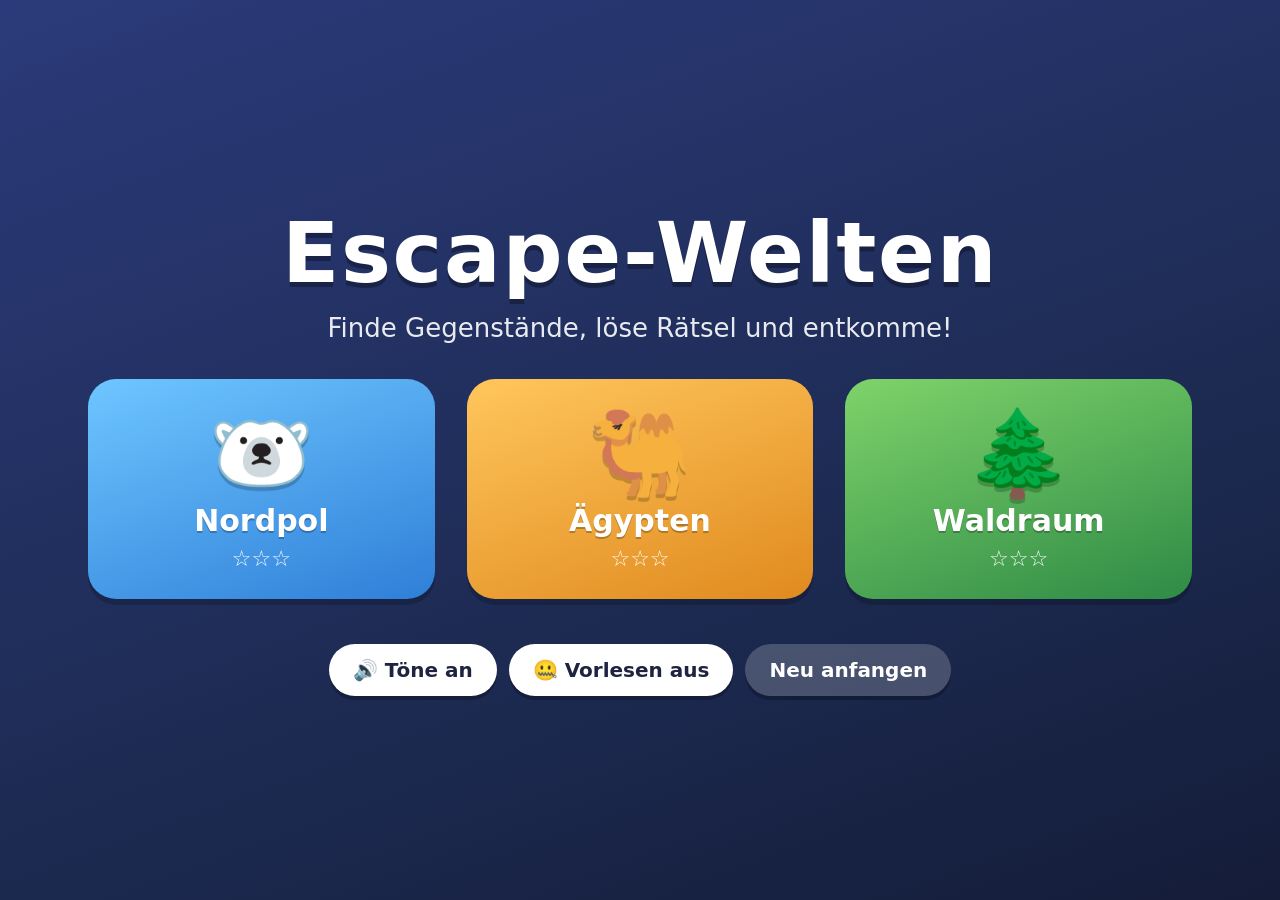
==== index.html @ f3074907 "Escape-Welten: Escape-Spiel für Kinder als iPad-PWA 3 Welten (Nordpol, Ägypten, Waldraum) mit je 3 A" ====
<!doctype html>
<html lang="de">
<head>
  <meta charset="utf-8">
  <meta name="viewport" content="width=device-width, initial-scale=1, viewport-fit=cover, user-scalable=no">
  <title>Escape-Welten</title>
  <meta name="description" content="Ein Escape-Spiel mit Rätseln für Kinder: Nordpol, Ägypten und Waldraum.">
  <meta name="theme-color" content="#1d2b53">
  <meta name="apple-mobile-web-app-capable" content="yes">
  <meta name="mobile-web-app-capable" content="yes">
  <meta name="apple-mobile-web-app-status-bar-style" content="black-translucent">
  <meta name="apple-mobile-web-app-title" content="Escape-Welten">
  <meta name="format-detection" content="telephone=no">
  <link rel="manifest" href="manifest.webmanifest">
  <link rel="icon" href="icons/icon.svg" type="image/svg+xml">
  <link rel="apple-touch-icon" href="icons/apple-touch-icon.png">
  <link rel="stylesheet" href="style.css">
</head>
<body>
  <!-- Startbildschirm -->
  <section id="screen-home" class="screen active">
    <header class="home-head">
      <h1>Escape-Welten</h1>
      <p class="sub">Finde Gegenstände, löse Rätsel und entkomme!</p>
    </header>
    <div id="world-list" class="card-grid"></div>
    <footer class="home-foot">
      <button id="btn-sound" class="pill" type="button"></button>
      <button id="btn-voice" class="pill" type="button"></button>
      <button id="btn-reset" class="pill subtle" type="button">Neu anfangen</button>
    </footer>
  </section>

  <!-- Weltauswahl -->
  <section id="screen-world" class="screen">
    <header class="bar">
      <button class="round" data-back="home" type="button" aria-label="Zurück">⬅️</button>
      <h2 id="world-title"></h2>
      <span class="spacer"></span>
    </header>
    <div id="adventure-list" class="card-grid"></div>
  </section>

  <!-- Spiel -->
  <section id="screen-game" class="screen">
    <header class="bar">
      <button class="round" data-back="world" type="button" aria-label="Zurück">⬅️</button>
      <h2 id="game-title"></h2>
      <button id="btn-hint" class="round" type="button" aria-label="Tipp">💡</button>
    </header>
    <div class="stage">
      <div id="scene" class="scene">
        <div id="darkness" class="darkness"></div>
        <div id="bubble" class="bubble" hidden>
          <p id="bubble-text"></p>
          <button id="bubble-say" class="round small" type="button" aria-label="Vorlesen">🔊</button>
        </div>
      </div>
    </div>
    <footer class="inventory">
      <span class="inv-label">🎒</span>
      <div id="inventory" class="inv-items"></div>
    </footer>
  </section>

  <!-- Rätsel-Fenster -->
  <div id="modal" class="modal" hidden>
    <div class="modal-card">
      <button id="modal-close" class="round small close" type="button" aria-label="Schließen">✖️</button>
      <p id="modal-prompt" class="modal-prompt"></p>
      <div id="modal-body"></div>
    </div>
  </div>

  <!-- Gewonnen -->
  <div id="win" class="modal win" hidden>
    <div class="modal-card">
      <div class="win-emoji" id="win-emoji">🏆</div>
      <h2>Geschafft!</h2>
      <p id="win-text"></p>
      <div class="win-actions">
        <button id="win-world" class="pill" type="button">Zur Welt</button>
        <button id="win-next" class="pill primary" type="button">Weiter ➡️</button>
      </div>
    </div>
  </div>

  <div id="confetti" class="confetti" aria-hidden="true"></div>

  <script src="data.js"></script>
  <script src="game.js"></script>
</body>
</html>
---- style.css ----
:root {
  --ink: #1d2340;
  --paper: #fffaf0;
  --accent: #ff7a3d;
  --accent-ink: #fff;
  --good: #2fb36b;
  --bad: #e5484d;
  --card: #ffffff;
  --shadow: 0 6px 0 rgba(0, 0, 0, .18);
  --font: ui-rounded, "SF Pro Rounded", "Nunito", system-ui, -apple-system, sans-serif;
}

* { box-sizing: border-box; }

html, body {
  margin: 0;
  height: 100%;
  overflow: hidden;
  overscroll-behavior: none;
}

body {
  font-family: var(--font);
  color: var(--ink);
  background: linear-gradient(160deg, #2b3a7a, #1d2b53 60%, #141c38);
  -webkit-user-select: none;
  user-select: none;
  -webkit-touch-callout: none;
  -webkit-tap-highlight-color: transparent;
  touch-action: manipulation;
}

button {
  font: inherit;
  color: inherit;
  border: 0;
  cursor: pointer;
  touch-action: manipulation;
}

/* ---------- Screens ---------- */
.screen {
  position: fixed;
  inset: 0;
  display: none;
  flex-direction: column;
  padding: env(safe-area-inset-top) env(safe-area-inset-right) env(safe-area-inset-bottom) env(safe-area-inset-left);
}
.screen.active { display: flex; }

#screen-home, #screen-world { overflow-y: auto; -webkit-overflow-scrolling: touch; }

#screen-home > .home-head { margin-top: auto; }
#screen-home > .home-foot { margin-bottom: auto; }
.home-head { text-align: center; color: #fff; padding: 4vh 16px 2vh; }
.home-head h1 {
  font-size: clamp(40px, 7vw, 84px);
  margin: 0;
  letter-spacing: .02em;
  text-shadow: 0 5px 0 rgba(0,0,0,.3);
}
.home-head .sub { font-size: clamp(18px, 2.4vw, 26px); margin: .4em 0 0; opacity: .9; }

.home-foot {
  display: flex; gap: 12px; justify-content: center; flex-wrap: wrap;
  padding: 3vh 16px 4vh;
}

.card-grid {
  display: grid;
  grid-template-columns: repeat(auto-fit, minmax(240px, 1fr));
  gap: clamp(16px, 2.5vw, 32px);
  padding: 2vh clamp(16px, 4vw, 48px);
  max-width: 1200px;
  width: 100%;
  margin: 0 auto;
}

.card {
  position: relative;
  border-radius: 28px;
  padding: 28px 20px 24px;
  text-align: center;
  color: #fff;
  box-shadow: var(--shadow);
  min-height: 220px;
  display: flex; flex-direction: column; align-items: center; justify-content: center; gap: 8px;
  transition: transform .12s;
}
.card:active { transform: translateY(4px) scale(.98); box-shadow: 0 2px 0 rgba(0,0,0,.18); }
.card .big { font-size: 84px; line-height: 1; filter: drop-shadow(0 4px 0 rgba(0,0,0,.2)); }
.card .name { font-size: 30px; font-weight: 800; text-shadow: 0 2px 0 rgba(0,0,0,.25); }
.card .info { font-size: 22px; opacity: .95; }
.card .badge { position: absolute; top: 12px; right: 16px; font-size: 34px; }
.card.locked { filter: grayscale(.9) brightness(.8); }
.card.locked:active { transform: none; }

/* ---------- Bars ---------- */
.bar {
  display: flex; align-items: center; gap: 12px;
  padding: 10px 16px;
  color: #fff;
}
.bar h2 { margin: 0; font-size: clamp(22px, 3vw, 32px); flex: 1; text-align: center; text-shadow: 0 2px 0 rgba(0,0,0,.3); }
.bar .spacer { width: 56px; }

.round {
  width: 56px; height: 56px;
  border-radius: 50%;
  background: rgba(255,255,255,.95);
  font-size: 28px;
  box-shadow: 0 4px 0 rgba(0,0,0,.25);
  display: grid; place-items: center;
  flex: none;
}
.round:active { transform: translateY(3px); box-shadow: 0 1px 0 rgba(0,0,0,.25); }
.round.small { width: 44px; height: 44px; font-size: 22px; }
.round.pulse { animation: pulse 1.2s ease-in-out infinite; }

.pill {
  padding: 14px 24px;
  border-radius: 999px;
  background: #fff;
  font-size: 20px;
  font-weight: 700;
  box-shadow: 0 4px 0 rgba(0,0,0,.25);
}
.pill:active { transform: translateY(3px); box-shadow: 0 1px 0 rgba(0,0,0,.25); }
.pill.primary { background: var(--accent); color: var(--accent-ink); }
.pill.subtle { background: rgba(255,255,255,.2); color: #fff; }

/* ---------- Scene ---------- */
.stage {
  flex: 1;
  min-height: 0;
  display: grid;
  place-items: center;
  padding: 0 12px;
}

.scene {
  position: relative;
  aspect-ratio: 4 / 3;
  width: min(100%, calc((100dvh - 210px - env(safe-area-inset-top) - env(safe-area-inset-bottom)) * 4 / 3));
  border-radius: 24px;
  overflow: hidden;
  box-shadow: 0 8px 0 rgba(0,0,0,.3), inset 0 0 0 4px rgba(255,255,255,.25);
  container-type: size;
}

.obj {
  position: absolute;
  transform: translate(-50%, -50%);
  background: none;
  padding: 0;
  line-height: 1;
  font-size: calc(var(--s, 9) * 1cqw);
  filter: drop-shadow(0 .4cqw 0 rgba(0,0,0,.25));
  transition: transform .15s;
  z-index: 2;
}
.obj.tap { cursor: pointer; }
.obj.tap:active { transform: translate(-50%, -50%) scale(.9); }
.obj.deco { pointer-events: none; z-index: 1; }
.obj.glow { z-index: 6; animation: glow 1.4s ease-in-out infinite; }
.obj.wiggle { animation: wiggle .4s; }
.obj.appear { animation: appear .5s; }
.obj.gone { animation: gone .35s forwards; pointer-events: none; }
.obj .tag {
  position: absolute;
  left: 50%; top: 100%;
  transform: translateX(-50%);
  font-size: 1.9cqw;
  font-weight: 700;
  white-space: nowrap;
  background: rgba(255,255,255,.85);
  color: var(--ink);
  padding: .3cqw 1cqw;
  border-radius: 99px;
  filter: none;
}

.darkness {
  position: absolute; inset: 0;
  background: radial-gradient(circle at var(--lx, 50%) var(--ly, 50%), rgba(10,8,20,.55) 0, rgba(5,4,12,.97) 18cqw);
  z-index: 5;
  pointer-events: auto;
  transition: opacity 1.2s;
  display: none;
}
.darkness.on { display: block; }
.darkness.fade { opacity: 0; pointer-events: none; }

.bubble {
  position: absolute;
  left: 3%; right: 3%; bottom: 3%;
  background: rgba(255,255,255,.97);
  border-radius: 20px;
  padding: 2cqw 2.5cqw;
  display: flex; align-items: center; gap: 2cqw;
  font-size: clamp(18px, 2.9cqw, 30px);
  font-weight: 600;
  box-shadow: 0 6px 0 rgba(0,0,0,.25);
  z-index: 10;
  animation: appear .25s;
}
.bubble p { margin: 0; flex: 1; line-height: 1.3; }
.bubble::after {
  content: '✖';
  position: absolute; top: .8cqw; right: 1.2cqw;
  font-size: 1.6cqw; opacity: .35;
}
.bubble[hidden] { display: none; }

/* ---------- Inventory ---------- */
.inventory {
  display: flex; align-items: center; gap: 12px;
  margin: 10px 16px 12px;
  padding: 8px 16px;
  min-height: 84px;
  border-radius: 24px;
  background: rgba(255,255,255,.14);
  border: 3px dashed rgba(255,255,255,.35);
}
.inv-label { font-size: 40px; }
.inv-items { display: flex; gap: 10px; flex-wrap: wrap; }
.inv-item {
  width: 64px; height: 64px;
  border-radius: 18px;
  background: #fff;
  font-size: 40px;
  display: grid; place-items: center;
  box-shadow: 0 4px 0 rgba(0,0,0,.2);
  animation: pop .5s;
}

/* ---------- Modal ---------- */
.modal {
  position: fixed; inset: 0;
  background: rgba(10, 14, 35, .6);
  display: grid; place-items: center;
  z-index: 50;
  padding: 16px;
}
.modal[hidden] { display: none; }
.modal-card {
  position: relative;
  background: var(--paper);
  border-radius: 32px;
  padding: 32px 28px 28px;
  width: min(640px, 100%);
  max-height: 100%;
  overflow-y: auto;
  text-align: center;
  box-shadow: 0 10px 0 rgba(0,0,0,.3);
  animation: appear .3s;
}
.modal-card .close { position: absolute; top: 12px; right: 12px; }
.modal-prompt { font-size: 26px; font-weight: 700; margin: 8px 40px 20px; line-height: 1.35; }
.modal-card.shake { animation: shake .4s; }

.code-display {
  display: flex; justify-content: center; gap: 12px; margin-bottom: 20px;
}
.code-display span {
  width: 64px; height: 78px;
  border-radius: 16px;
  background: #fff;
  border: 4px solid #d9d2c2;
  font-size: 44px; font-weight: 800;
  display: grid; place-items: center;
}
.keypad {
  display: grid; grid-template-columns: repeat(3, 84px); gap: 12px; justify-content: center;
}
.keypad button {
  height: 72px; border-radius: 20px;
  background: #fff; font-size: 34px; font-weight: 800;
  box-shadow: 0 4px 0 rgba(0,0,0,.2);
}
.keypad button:active { transform: translateY(3px); box-shadow: 0 1px 0 rgba(0,0,0,.2); }
.keypad .ok { background: var(--good); color: #fff; }

.choices { display: flex; flex-wrap: wrap; gap: 16px; justify-content: center; }
.choices button, .seq-pad button {
  min-width: 130px;
  padding: 16px 14px 12px;
  border-radius: 24px;
  background: #fff;
  box-shadow: 0 5px 0 rgba(0,0,0,.2);
  display: flex; flex-direction: column; align-items: center; gap: 6px;
  font-size: 20px; font-weight: 700;
}
.choices button .e, .seq-pad button .e { font-size: 56px; line-height: 1; }
.choices button:active, .seq-pad button:active { transform: translateY(3px); box-shadow: 0 2px 0 rgba(0,0,0,.2); }
.seq-pad { display: flex; flex-wrap: wrap; gap: 16px; justify-content: center; }
.seq-pad button { min-width: 100px; }
.seq-progress { display: flex; justify-content: center; gap: 10px; min-height: 64px; margin-bottom: 18px; }
.seq-progress span {
  width: 60px; height: 60px; border-radius: 16px;
  border: 4px dashed #d9d2c2; display: grid; place-items: center; font-size: 36px;
}
.seq-progress span.filled { border-style: solid; background: #fff; animation: pop .3s; }

.win .modal-card { background: linear-gradient(#fff7d6, #ffe7a8); }
.win h2 { font-size: 44px; margin: 4px 0 8px; }
.win p { font-size: 22px; margin: 0 0 24px; line-height: 1.4; }
.win-emoji { font-size: 110px; animation: bounce 1s ease-in-out infinite; }
.win-actions { display: flex; gap: 16px; justify-content: center; flex-wrap: wrap; }

/* ---------- Konfetti ---------- */
.confetti { position: fixed; inset: 0; pointer-events: none; z-index: 60; overflow: hidden; }
.confetti i {
  position: absolute; top: -40px;
  font-style: normal; font-size: 34px;
  animation: fall linear forwards;
}

/* ---------- Animationen ---------- */
@keyframes pop { 0% { transform: scale(.2); } 70% { transform: scale(1.2); } 100% { transform: scale(1); } }
@keyframes appear { from { opacity: 0; transform: translateY(12px) scale(.96); } to { opacity: 1; } }
.obj.appear { animation: appearObj .5s; }
@keyframes appearObj { from { opacity: 0; transform: translate(-50%, -50%) scale(.2); } to { opacity: 1; transform: translate(-50%, -50%) scale(1); } }
@keyframes gone { to { opacity: 0; transform: translate(-50%, -80%) scale(1.4); } }
@keyframes wiggle {
  0%, 100% { transform: translate(-50%, -50%) rotate(0); }
  25% { transform: translate(-50%, -50%) rotate(-10deg); }
  75% { transform: translate(-50%, -50%) rotate(10deg); }
}
@keyframes glow {
  0%, 100% { filter: drop-shadow(0 0 1cqw #ffd36b); }
  50% { filter: drop-shadow(0 0 3cqw #ffb020); }
}
@keyframes pulse { 0%, 100% { transform: scale(1); } 50% { transform: scale(1.12); } }
@keyframes shake {
  0%, 100% { transform: translateX(0); } 20% { transform: translateX(-14px); }
  40% { transform: translateX(14px); } 60% { transform: translateX(-8px); } 80% { transform: translateX(8px); }
}
@keyframes bounce { 0%, 100% { transform: translateY(0); } 50% { transform: translateY(-14px); } }
@keyframes fall { to { transform: translateY(110vh) rotate(720deg); } }

@media (max-height: 560px) {
  .inventory { min-height: 64px; margin: 6px 12px; }
  .inv-item { width: 50px; height: 50px; font-size: 30px; }
  .round { width: 48px; height: 48px; font-size: 24px; }
  .bar { padding: 6px 12px; }
}

@media (prefers-reduced-motion: reduce) {
  *, *::before, *::after { animation-duration: .01ms !important; animation-iteration-count: 1 !important; }
}
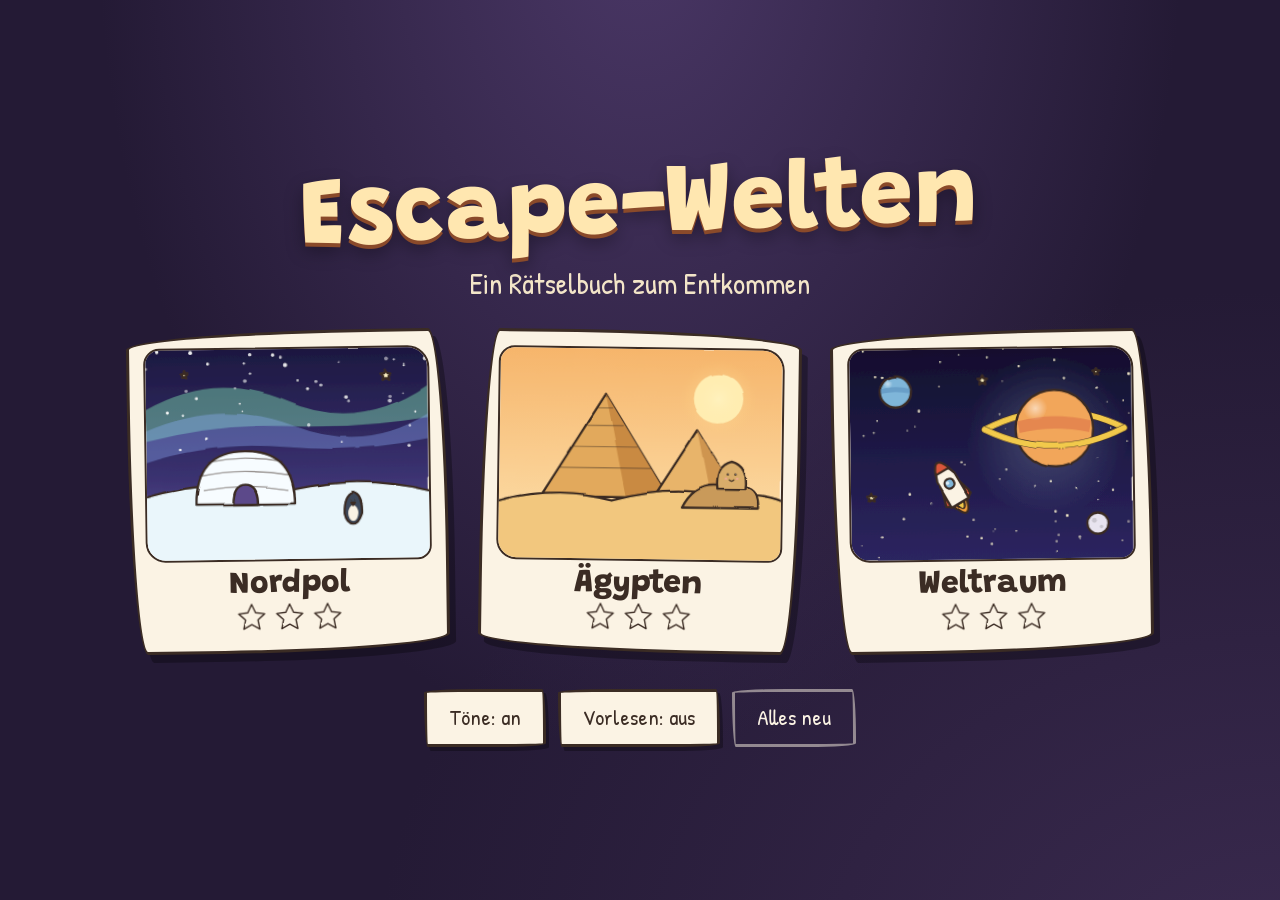
==== commit 85c45f74: "Escape-Buch: handgezeichnete Welten, mehrseitige Kapitel, Weltraum statt Waldraum - Alle Bilder als " ====
--- a/index.html
+++ b/index.html
@@ -4,8 +4,8 @@
   <meta charset="utf-8">
   <meta name="viewport" content="width=device-width, initial-scale=1, viewport-fit=cover, user-scalable=no">
   <title>Escape-Welten</title>
-  <meta name="description" content="Ein Escape-Spiel mit Rätseln für Kinder: Nordpol, Ägypten und Waldraum.">
-  <meta name="theme-color" content="#1d2b53">
+  <meta name="description" content="Ein Escape-Buch zum Spielen: Rätsel für Kinder am Nordpol, in Ägypten und im Weltraum.">
+  <meta name="theme-color" content="#2a1f3d">
   <meta name="apple-mobile-web-app-capable" content="yes">
   <meta name="mobile-web-app-capable" content="yes">
   <meta name="apple-mobile-web-app-status-bar-style" content="black-translucent">
@@ -14,80 +14,151 @@
   <link rel="manifest" href="manifest.webmanifest">
   <link rel="icon" href="icons/icon.svg" type="image/svg+xml">
   <link rel="apple-touch-icon" href="icons/apple-touch-icon.png">
+  <link rel="preload" href="fonts/patrick-hand.woff2" as="font" type="font/woff2" crossorigin>
   <link rel="stylesheet" href="style.css">
 </head>
 <body>
-  <!-- Startbildschirm -->
+  <!-- Zeichen-Filter: machen alle Linien leicht wackelig wie mit der Hand gezeichnet -->
+  <svg width="0" height="0" style="position:absolute" aria-hidden="true">
+    <defs>
+      <filter id="rough" x="-10%" y="-10%" width="120%" height="120%">
+        <feTurbulence type="fractalNoise" baseFrequency="0.035" numOctaves="2" seed="3" result="n"/>
+        <feDisplacementMap in="SourceGraphic" in2="n" scale="2.6" xChannelSelector="R" yChannelSelector="G"/>
+      </filter>
+      <filter id="rough-bg" x="-2%" y="-2%" width="104%" height="104%">
+        <feTurbulence type="fractalNoise" baseFrequency="0.006" numOctaves="2" seed="7" result="n"/>
+        <feDisplacementMap in="SourceGraphic" in2="n" scale="9" xChannelSelector="R" yChannelSelector="G"/>
+      </filter>
+      <pattern id="hatch" width="6" height="6" patternUnits="userSpaceOnUse" patternTransform="rotate(40)">
+        <line x1="0" y1="0" x2="0" y2="6" stroke="#3b2c24" stroke-width="1" opacity=".22"/>
+      </pattern>
+      <pattern id="hatch-bg" width="16" height="16" patternUnits="userSpaceOnUse" patternTransform="rotate(40)">
+        <line x1="0" y1="0" x2="0" y2="16" stroke="#3b2c24" stroke-width="2" opacity=".14"/>
+      </pattern>
+      <radialGradient id="glow-warm">
+        <stop offset="0" stop-color="#fff2c2" stop-opacity=".9"/>
+        <stop offset="1" stop-color="#ffd27a" stop-opacity="0"/>
+      </radialGradient>
+      <radialGradient id="glow-cool">
+        <stop offset="0" stop-color="#e8fbff" stop-opacity=".9"/>
+        <stop offset="1" stop-color="#9fe3ff" stop-opacity="0"/>
+      </radialGradient>
+      <linearGradient id="sky-night" x1="0" y1="0" x2="0" y2="1">
+        <stop offset="0" stop-color="#1c1840"/>
+        <stop offset=".6" stop-color="#3a3170"/>
+        <stop offset="1" stop-color="#6b5aa0"/>
+      </linearGradient>
+      <linearGradient id="sky-day" x1="0" y1="0" x2="0" y2="1">
+        <stop offset="0" stop-color="#a9d6f0"/>
+        <stop offset="1" stop-color="#eaf6fb"/>
+      </linearGradient>
+      <linearGradient id="sky-desert" x1="0" y1="0" x2="0" y2="1">
+        <stop offset="0" stop-color="#f6b56b"/>
+        <stop offset="1" stop-color="#fde3b0"/>
+      </linearGradient>
+      <linearGradient id="space" x1="0" y1="0" x2="0" y2="1">
+        <stop offset="0" stop-color="#120f2e"/>
+        <stop offset="1" stop-color="#2c2560"/>
+      </linearGradient>
+      <radialGradient id="shine" cx="35%" cy="30%" r="70%">
+        <stop offset="0" stop-color="#fff" stop-opacity=".55"/>
+        <stop offset=".5" stop-color="#fff" stop-opacity="0"/>
+      </radialGradient>
+    </defs>
+  </svg>
+
+  <!-- Buchdeckel / Startseite -->
   <section id="screen-home" class="screen active">
-    <header class="home-head">
-      <h1>Escape-Welten</h1>
-      <p class="sub">Finde Gegenstände, löse Rätsel und entkomme!</p>
-    </header>
-    <div id="world-list" class="card-grid"></div>
-    <footer class="home-foot">
-      <button id="btn-sound" class="pill" type="button"></button>
-      <button id="btn-voice" class="pill" type="button"></button>
-      <button id="btn-reset" class="pill subtle" type="button">Neu anfangen</button>
-    </footer>
+    <div class="cover">
+      <h1 class="cover-title">Escape-Welten</h1>
+      <p class="cover-sub">Ein Rätselbuch zum Entkommen</p>
+      <div id="world-list" class="world-list"></div>
+      <div class="cover-foot">
+        <button id="btn-sound" class="chip" type="button"></button>
+        <button id="btn-voice" class="chip" type="button"></button>
+        <button id="btn-reset" class="chip ghost" type="button">Alles neu</button>
+      </div>
+    </div>
   </section>
 
-  <!-- Weltauswahl -->
+  <!-- Kapitelauswahl einer Welt -->
   <section id="screen-world" class="screen">
     <header class="bar">
-      <button class="round" data-back="home" type="button" aria-label="Zurück">⬅️</button>
+      <button class="iconbtn" data-back="home" type="button" aria-label="Zurück"><span data-icon="back"></span></button>
       <h2 id="world-title"></h2>
-      <span class="spacer"></span>
+      <span class="iconbtn-space"></span>
     </header>
-    <div id="adventure-list" class="card-grid"></div>
+    <div id="adventure-list" class="adventure-list"></div>
   </section>
 
   <!-- Spiel -->
   <section id="screen-game" class="screen">
     <header class="bar">
-      <button class="round" data-back="world" type="button" aria-label="Zurück">⬅️</button>
+      <button class="iconbtn" data-back="world" type="button" aria-label="Zurück"><span data-icon="back"></span></button>
       <h2 id="game-title"></h2>
-      <button id="btn-hint" class="round" type="button" aria-label="Tipp">💡</button>
+      <button id="btn-notes" class="iconbtn" type="button" aria-label="Notizbuch"><span data-icon="notebook"></span><b id="notes-count" class="count" hidden></b></button>
+      <button id="btn-hint" class="iconbtn" type="button" aria-label="Tipp"><span data-icon="bulb"></span></button>
     </header>
     <div class="stage">
-      <div id="scene" class="scene">
-        <div id="darkness" class="darkness"></div>
-        <div id="bubble" class="bubble" hidden>
-          <p id="bubble-text"></p>
-          <button id="bubble-say" class="round small" type="button" aria-label="Vorlesen">🔊</button>
+      <div id="page" class="page">
+        <div id="scene" class="scene">
+          <div id="scene-bg" class="scene-bg"></div>
+          <div id="objects" class="objects"></div>
+          <div id="darkness" class="darkness"></div>
+          <div class="paper-grain"></div>
+          <div id="page-label" class="page-label"></div>
         </div>
       </div>
     </div>
-    <footer class="inventory">
-      <span class="inv-label">🎒</span>
-      <div id="inventory" class="inv-items"></div>
+    <footer class="hud">
+      <div class="backpack">
+        <span class="backpack-icon" data-icon="backpack"></span>
+        <div id="inventory" class="inv-items"></div>
+      </div>
+      <div id="bubble" class="bubble" aria-live="polite">
+        <p id="bubble-text"></p>
+        <button id="bubble-say" class="iconbtn small" type="button" aria-label="Vorlesen"><span data-icon="speaker"></span></button>
+      </div>
     </footer>
   </section>
 
   <!-- Rätsel-Fenster -->
   <div id="modal" class="modal" hidden>
-    <div class="modal-card">
-      <button id="modal-close" class="round small close" type="button" aria-label="Schließen">✖️</button>
+    <div class="modal-card paper">
+      <button id="modal-close" class="iconbtn small close" type="button" aria-label="Schließen"><span data-icon="close"></span></button>
       <p id="modal-prompt" class="modal-prompt"></p>
       <div id="modal-body"></div>
     </div>
   </div>
 
+  <!-- Notizbuch -->
+  <div id="notes" class="modal" hidden>
+    <div class="modal-card notebook">
+      <button id="notes-close" class="iconbtn small close" type="button" aria-label="Schließen"><span data-icon="close"></span></button>
+      <h3>Mein Notizbuch</h3>
+      <ul id="notes-list"></ul>
+    </div>
+  </div>
+
   <!-- Gewonnen -->
-  <div id="win" class="modal win" hidden>
-    <div class="modal-card">
-      <div class="win-emoji" id="win-emoji">🏆</div>
+  <div id="win" class="modal" hidden>
+    <div class="modal-card paper win-card">
+      <div class="win-art" id="win-art"></div>
       <h2>Geschafft!</h2>
       <p id="win-text"></p>
       <div class="win-actions">
-        <button id="win-world" class="pill" type="button">Zur Welt</button>
-        <button id="win-next" class="pill primary" type="button">Weiter ➡️</button>
+        <button id="win-world" class="chip" type="button">Zum Kapitel-Menü</button>
+        <button id="win-next" class="chip primary" type="button">Nächstes Abenteuer</button>
       </div>
     </div>
   </div>
 
   <div id="confetti" class="confetti" aria-hidden="true"></div>
 
-  <script src="data.js"></script>
-  <script src="game.js"></script>
+  <script src="engine/art-common.js"></script>
+  <script src="worlds/nordpol.js"></script>
+  <script src="worlds/aegypten.js"></script>
+  <script src="worlds/weltraum.js"></script>
+  <script src="engine/game.js"></script>
 </body>
 </html>
--- a/style.css
+++ b/style.css
@@ -1,351 +1,495 @@
+@font-face {
+  font-family: 'Patrick Hand';
+  src: url(fonts/patrick-hand.woff2) format('woff2');
+  font-display: swap;
+}
+@font-face {
+  font-family: 'Grandstander';
+  src: url(fonts/grandstander-800.woff) format('woff');
+  font-weight: 800;
+  font-display: swap;
+}
+
 :root {
-  --ink: #1d2340;
-  --paper: #fffaf0;
-  --accent: #ff7a3d;
-  --accent-ink: #fff;
-  --good: #2fb36b;
-  --bad: #e5484d;
-  --card: #ffffff;
-  --shadow: 0 6px 0 rgba(0, 0, 0, .18);
-  --font: ui-rounded, "SF Pro Rounded", "Nunito", system-ui, -apple-system, sans-serif;
+  --ink: #3b2c24;
+  --paper: #fbf3e4;
+  --paper-2: #f3e5c8;
+  --night: #241a35;
+  --accent: #e8743b;
+  --good: #4f9d5d;
+  --gold: #f2b544;
+  --hand: 'Patrick Hand', 'Comic Sans MS', 'Chalkboard SE', system-ui, sans-serif;
+  --title: 'Grandstander', 'Patrick Hand', 'Chalkboard SE', system-ui, sans-serif;
+  /* handgezeichnete, ungleichmäßige Ecken */
+  --wobbly: 255px 18px 225px 18px / 18px 225px 18px 255px;
+  --wobbly-2: 18px 225px 18px 255px / 255px 18px 225px 18px;
+  --app-h: 100%;
 }
 
 * { box-sizing: border-box; }
 
-html, body {
+/*
+ * iPad-Fix gegen den weißen Balken unten: Als Home-Bildschirm-App mit durchsichtiger
+ * Statusleiste ist der Viewport auf iOS um die Statusleistenhöhe zu kurz. Darum
+ * bekommt html eine dunkle Hintergrundfarbe und mindestens die volle Höhe inkl. Statusleiste,
+ * und game.js setzt --app-h im Standalone-Modus auf die echte Bildschirmhöhe.
+ */
+html {
+  background: var(--night);
+  height: 100%;
+  min-height: calc(100% + env(safe-area-inset-top));
+}
+body {
   margin: 0;
-  height: 100%;
+  min-height: calc(100% + env(safe-area-inset-top));
   overflow: hidden;
   overscroll-behavior: none;
-}
-
-body {
-  font-family: var(--font);
+  font-family: var(--hand);
   color: var(--ink);
-  background: linear-gradient(160deg, #2b3a7a, #1d2b53 60%, #141c38);
+  background:
+    radial-gradient(ellipse at 50% -10%, #4a3766 0, transparent 60%),
+    radial-gradient(ellipse at 100% 110%, #3a2a4f 0, transparent 50%),
+    var(--night);
   -webkit-user-select: none;
   user-select: none;
   -webkit-touch-callout: none;
   -webkit-tap-highlight-color: transparent;
   touch-action: manipulation;
+  -webkit-text-size-adjust: 100%;
 }
 
 button {
   font: inherit;
   color: inherit;
   border: 0;
+  background: none;
+  padding: 0;
   cursor: pointer;
   touch-action: manipulation;
 }
+
+svg.art { display: block; width: 100%; height: auto; overflow: visible; }
+svg.art .o:not([stroke]) { stroke: var(--ink); }
+svg.art .thin:not([stroke]), svg.art .thick:not([stroke]) { stroke: var(--ink); }
+svg.art .o { stroke-width: 2.4px; stroke-linejoin: round; stroke-linecap: round; vector-effect: non-scaling-stroke; }
+svg.art .thin { stroke-width: 1.4px; stroke-linejoin: round; stroke-linecap: round; vector-effect: non-scaling-stroke; fill: none; }
+svg.art .thick { stroke-width: 3.4px; stroke-linejoin: round; stroke-linecap: round; vector-effect: non-scaling-stroke; }
+svg.art .line { fill: none; }
+svg.art .rough { filter: url(#rough); }
+svg.art .rough-bg { filter: url(#rough-bg); }
 
 /* ---------- Screens ---------- */
 .screen {
   position: fixed;
-  inset: 0;
+  top: 0; left: 0; right: 0;
+  height: var(--app-h);
   display: none;
   flex-direction: column;
   padding: env(safe-area-inset-top) env(safe-area-inset-right) env(safe-area-inset-bottom) env(safe-area-inset-left);
 }
 .screen.active { display: flex; }
-
 #screen-home, #screen-world { overflow-y: auto; -webkit-overflow-scrolling: touch; }
 
-#screen-home > .home-head { margin-top: auto; }
-#screen-home > .home-foot { margin-bottom: auto; }
-.home-head { text-align: center; color: #fff; padding: 4vh 16px 2vh; }
-.home-head h1 {
-  font-size: clamp(40px, 7vw, 84px);
+/* ---------- Buchdeckel ---------- */
+.cover {
+  margin: auto;
+  width: min(1100px, 100% - 32px);
+  padding: clamp(20px, 4vh, 44px) clamp(16px, 3vw, 40px) clamp(20px, 3vh, 32px);
+  text-align: center;
+}
+.cover-title {
+  font-family: var(--title);
+  font-weight: 800;
+  font-size: clamp(46px, 8vw, 96px);
   margin: 0;
-  letter-spacing: .02em;
-  text-shadow: 0 5px 0 rgba(0,0,0,.3);
-}
-.home-head .sub { font-size: clamp(18px, 2.4vw, 26px); margin: .4em 0 0; opacity: .9; }
-
-.home-foot {
-  display: flex; gap: 12px; justify-content: center; flex-wrap: wrap;
-  padding: 3vh 16px 4vh;
-}
-
-.card-grid {
+  color: #ffe7b0;
+  letter-spacing: .01em;
+  text-shadow: 0 4px 0 #8a4a2a, 0 8px 18px rgba(0,0,0,.35);
+  transform: rotate(-2deg);
+}
+.cover-sub { color: #f3e5c8; font-size: clamp(22px, 2.8vw, 30px); margin: .2em 0 clamp(16px, 3vh, 32px); }
+
+.world-list {
   display: grid;
   grid-template-columns: repeat(auto-fit, minmax(240px, 1fr));
   gap: clamp(16px, 2.5vw, 32px);
-  padding: 2vh clamp(16px, 4vw, 48px);
-  max-width: 1200px;
-  width: 100%;
-  margin: 0 auto;
-}
-
-.card {
-  position: relative;
-  border-radius: 28px;
-  padding: 28px 20px 24px;
+}
+.world-card {
+  position: relative;
+  background: var(--paper);
+  border: 3px solid var(--ink);
+  border-radius: var(--wobbly);
+  padding: 14px 14px 16px;
+  box-shadow: 6px 8px 0 rgba(0,0,0,.3);
+  transition: transform .15s;
   text-align: center;
-  color: #fff;
-  box-shadow: var(--shadow);
-  min-height: 220px;
-  display: flex; flex-direction: column; align-items: center; justify-content: center; gap: 8px;
-  transition: transform .12s;
-}
-.card:active { transform: translateY(4px) scale(.98); box-shadow: 0 2px 0 rgba(0,0,0,.18); }
-.card .big { font-size: 84px; line-height: 1; filter: drop-shadow(0 4px 0 rgba(0,0,0,.2)); }
-.card .name { font-size: 30px; font-weight: 800; text-shadow: 0 2px 0 rgba(0,0,0,.25); }
-.card .info { font-size: 22px; opacity: .95; }
-.card .badge { position: absolute; top: 12px; right: 16px; font-size: 34px; }
-.card.locked { filter: grayscale(.9) brightness(.8); }
-.card.locked:active { transform: none; }
-
-/* ---------- Bars ---------- */
+}
+.world-card:nth-child(odd) { transform: rotate(-.8deg); }
+.world-card:nth-child(2) { border-radius: var(--wobbly-2); transform: rotate(.8deg); }
+.world-card:active { transform: translateY(4px) rotate(0); box-shadow: 3px 4px 0 rgba(0,0,0,.3); }
+.world-card .pic {
+  border-radius: 16px 22px 14px 20px;
+  overflow: hidden;
+  border: 2.5px solid var(--ink);
+  aspect-ratio: 4 / 3;
+}
+.world-card .pic svg { width: 100%; height: 100%; display: block; }
+.world-card .name { font-family: var(--title); font-weight: 800; font-size: 32px; margin-top: 8px; }
+.stars { display: flex; justify-content: center; gap: 4px; height: 34px; }
+.stars span { width: 34px; }
+
+.cover-foot { display: flex; gap: 12px; justify-content: center; flex-wrap: wrap; margin-top: clamp(20px, 4vh, 40px); }
+
+.chip {
+  padding: 10px 22px 12px;
+  font-size: 22px;
+  background: var(--paper);
+  border: 3px solid var(--ink);
+  border-radius: var(--wobbly);
+  box-shadow: 3px 4px 0 rgba(0,0,0,.3);
+}
+.chip:active { transform: translate(2px, 3px); box-shadow: 1px 1px 0 rgba(0,0,0,.3); }
+.chip.primary { background: var(--accent); color: #fff; }
+.chip.ghost { background: transparent; color: var(--paper); border-color: rgba(251,243,228,.5); box-shadow: none; }
+
+/* ---------- Leisten ---------- */
 .bar {
-  display: flex; align-items: center; gap: 12px;
-  padding: 10px 16px;
-  color: #fff;
-}
-.bar h2 { margin: 0; font-size: clamp(22px, 3vw, 32px); flex: 1; text-align: center; text-shadow: 0 2px 0 rgba(0,0,0,.3); }
-.bar .spacer { width: 56px; }
-
-.round {
-  width: 56px; height: 56px;
-  border-radius: 50%;
-  background: rgba(255,255,255,.95);
-  font-size: 28px;
-  box-shadow: 0 4px 0 rgba(0,0,0,.25);
-  display: grid; place-items: center;
+  display: flex; align-items: center; gap: 10px;
+  padding: 8px 14px 4px;
+  color: var(--paper);
+}
+.bar h2 {
+  margin: 0; flex: 1; text-align: center;
+  font-family: var(--title); font-weight: 800;
+  font-size: clamp(22px, 3vw, 34px);
+  text-shadow: 0 3px 0 rgba(0,0,0,.35);
+}
+.iconbtn {
+  position: relative;
+  width: 58px; height: 58px;
   flex: none;
-}
-.round:active { transform: translateY(3px); box-shadow: 0 1px 0 rgba(0,0,0,.25); }
-.round.small { width: 44px; height: 44px; font-size: 22px; }
-.round.pulse { animation: pulse 1.2s ease-in-out infinite; }
-
-.pill {
-  padding: 14px 24px;
-  border-radius: 999px;
-  background: #fff;
-  font-size: 20px;
-  font-weight: 700;
-  box-shadow: 0 4px 0 rgba(0,0,0,.25);
-}
-.pill:active { transform: translateY(3px); box-shadow: 0 1px 0 rgba(0,0,0,.25); }
-.pill.primary { background: var(--accent); color: var(--accent-ink); }
-.pill.subtle { background: rgba(255,255,255,.2); color: #fff; }
-
-/* ---------- Scene ---------- */
+  background: var(--paper);
+  border: 3px solid var(--ink);
+  border-radius: 48% 52% 46% 54% / 54% 46% 54% 46%;
+  box-shadow: 2px 4px 0 rgba(0,0,0,.35);
+  display: grid; place-items: center;
+}
+.iconbtn > span { width: 70%; display: block; }
+.iconbtn:active { transform: translateY(3px); box-shadow: 1px 1px 0 rgba(0,0,0,.35); }
+.iconbtn.small { width: 46px; height: 46px; }
+.iconbtn.pulse { animation: pulse 1.2s ease-in-out infinite; }
+.iconbtn-space { width: 58px; }
+.iconbtn .count {
+  position: absolute; top: -8px; right: -8px;
+  min-width: 26px; height: 26px; padding: 0 6px;
+  background: var(--accent); color: #fff;
+  border: 2px solid var(--ink);
+  border-radius: 13px;
+  font: 18px/22px var(--hand);
+}
+.iconbtn .count[hidden] { display: none; }
+.iconbtn.bump { animation: bump .6s; }
+
+/* ---------- Kapitel ---------- */
+.adventure-list {
+  display: grid;
+  grid-template-columns: repeat(auto-fit, minmax(250px, 1fr));
+  gap: clamp(16px, 2.5vw, 30px);
+  padding: 2vh clamp(16px, 4vw, 48px) 4vh;
+  max-width: 1200px; width: 100%; margin: auto;
+}
+.adv-card {
+  position: relative;
+  background: var(--paper);
+  border: 3px solid var(--ink);
+  border-radius: var(--wobbly-2);
+  padding: 12px 12px 14px;
+  box-shadow: 6px 8px 0 rgba(0,0,0,.3);
+  text-align: center;
+}
+.adv-card:nth-child(2) { border-radius: var(--wobbly); }
+.adv-card:active { transform: translateY(4px); box-shadow: 3px 4px 0 rgba(0,0,0,.3); }
+.adv-card .pic { position: relative; border: 2.5px solid var(--ink); border-radius: 14px 20px 12px 18px; overflow: hidden; aspect-ratio: 4/3; }
+.adv-card .pic svg { width: 100%; height: 100%; display: block; }
+.mini { position: absolute; inset: 0; }
+.mini > svg { width: 100%; height: 100%; }
+.mini-obj { position: absolute; transform: translate(-50%, -50%); }
+.adv-card.locked .pic .mini { filter: grayscale(1) brightness(.7) blur(3px); }
+.adv-card .chapter { font-size: 20px; opacity: .7; margin-top: 6px; }
+.adv-card .name { font-family: var(--title); font-weight: 800; font-size: 26px; line-height: 1.1; }
+.adv-card .state { font-size: 20px; margin-top: 4px; }
+.adv-card .badge { position: absolute; top: -14px; right: -10px; width: 56px; transform: rotate(12deg); }
+.adv-card .lock { position: absolute; left: 50%; top: 50%; width: 30%; transform: translate(-50%, -50%); }
+.adv-card.locked:active { transform: none; }
+
+/* ---------- Spielseite ---------- */
 .stage {
   flex: 1;
   min-height: 0;
   display: grid;
   place-items: center;
-  padding: 0 12px;
-}
-
+  padding: 4px 12px;
+}
+.page {
+  position: relative;
+  width: min(100%, calc((100vh - 270px) * 4 / 3));
+  aspect-ratio: 4 / 3;
+  padding: 1.2%;
+  background: var(--paper);
+  border-radius: 10px 14px 12px 8px;
+  box-shadow: 0 0 0 2px #d9c7a3, 8px 10px 0 rgba(0,0,0,.35), 0 16px 40px rgba(0,0,0,.35);
+}
 .scene {
-  position: relative;
-  aspect-ratio: 4 / 3;
-  width: min(100%, calc((100dvh - 210px - env(safe-area-inset-top) - env(safe-area-inset-bottom)) * 4 / 3));
-  border-radius: 24px;
+  --u: .88vmin;
+  position: relative;
+  width: 100%; height: 100%;
   overflow: hidden;
-  box-shadow: 0 8px 0 rgba(0,0,0,.3), inset 0 0 0 4px rgba(255,255,255,.25);
-  container-type: size;
-}
+  border: 3px solid var(--ink);
+  border-radius: 8px 12px 10px 6px;
+  background: #e9dcc0;
+}
+@supports (width: 1cqw) {
+  .stage { container-type: size; }
+  .page { width: min(100cqw, 133.33cqh); }
+  .scene { container-type: size; --u: 1cqw; }
+}
+.scene.flip-out { animation: flipOut .22s ease-in forwards; }
+.scene.flip-in { animation: flipIn .3s ease-out; }
+.scene-bg, .objects { position: absolute; inset: 0; }
+.scene-bg svg { width: 100%; height: 100%; display: block; }
 
 .obj {
   position: absolute;
   transform: translate(-50%, -50%);
-  background: none;
-  padding: 0;
-  line-height: 1;
-  font-size: calc(var(--s, 9) * 1cqw);
-  filter: drop-shadow(0 .4cqw 0 rgba(0,0,0,.25));
-  transition: transform .15s;
   z-index: 2;
 }
+.obj svg.art { filter: drop-shadow(0 calc(.35 * var(--u)) 0 rgba(59,44,36,.25)); }
 .obj.tap { cursor: pointer; }
-.obj.tap:active { transform: translate(-50%, -50%) scale(.9); }
-.obj.deco { pointer-events: none; z-index: 1; }
-.obj.glow { z-index: 6; animation: glow 1.4s ease-in-out infinite; }
-.obj.wiggle { animation: wiggle .4s; }
-.obj.appear { animation: appear .5s; }
-.obj.gone { animation: gone .35s forwards; pointer-events: none; }
-.obj .tag {
-  position: absolute;
-  left: 50%; top: 100%;
-  transform: translateX(-50%);
-  font-size: 1.9cqw;
-  font-weight: 700;
-  white-space: nowrap;
-  background: rgba(255,255,255,.85);
-  color: var(--ink);
-  padding: .3cqw 1cqw;
-  border-radius: 99px;
-  filter: none;
-}
+.obj.tap:active { transform: translate(-50%, -50%) scale(.94); }
+.obj.static { pointer-events: none; z-index: 1; }
+.obj.glow { z-index: 6; }
+.obj.glow svg.art { animation: glow 1.6s ease-in-out infinite; }
+.obj.wiggle { animation: wiggle .45s; }
+.obj.appear { animation: appearObj .55s; }
+.obj.gone { animation: gone .4s forwards; pointer-events: none; }
+.obj.nav svg.art { animation: nudge 1.8s ease-in-out infinite; }
 
 .darkness {
   position: absolute; inset: 0;
-  background: radial-gradient(circle at var(--lx, 50%) var(--ly, 50%), rgba(10,8,20,.55) 0, rgba(5,4,12,.97) 18cqw);
+  background: radial-gradient(circle at var(--lx, 50%) var(--ly, 50%), rgba(20,12,30,.45) 0, rgba(12,8,20,.97) calc(16 * var(--u)));
   z-index: 5;
-  pointer-events: auto;
-  transition: opacity 1.2s;
+  transition: opacity 1.4s;
   display: none;
 }
 .darkness.on { display: block; }
 .darkness.fade { opacity: 0; pointer-events: none; }
-
-.bubble {
-  position: absolute;
-  left: 3%; right: 3%; bottom: 3%;
-  background: rgba(255,255,255,.97);
-  border-radius: 20px;
-  padding: 2cqw 2.5cqw;
-  display: flex; align-items: center; gap: 2cqw;
-  font-size: clamp(18px, 2.9cqw, 30px);
-  font-weight: 600;
-  box-shadow: 0 6px 0 rgba(0,0,0,.25);
-  z-index: 10;
-  animation: appear .25s;
-}
-.bubble p { margin: 0; flex: 1; line-height: 1.3; }
-.bubble::after {
-  content: '✖';
-  position: absolute; top: .8cqw; right: 1.2cqw;
-  font-size: 1.6cqw; opacity: .35;
-}
-.bubble[hidden] { display: none; }
-
-/* ---------- Inventory ---------- */
-.inventory {
-  display: flex; align-items: center; gap: 12px;
-  margin: 10px 16px 12px;
-  padding: 8px 16px;
-  min-height: 84px;
-  border-radius: 24px;
-  background: rgba(255,255,255,.14);
-  border: 3px dashed rgba(255,255,255,.35);
-}
-.inv-label { font-size: 40px; }
+.darkness.instant { transition: none; }
+
+/* Papierstruktur über allem – macht Farben "aquarellig" */
+.paper-grain {
+  position: absolute; inset: 0;
+  pointer-events: none;
+  z-index: 7;
+  mix-blend-mode: multiply;
+  opacity: .5;
+  background-image: url("data:image/svg+xml,%3Csvg xmlns='http://www.w3.org/2000/svg' width='300' height='300'%3E%3Cfilter id='n'%3E%3CfeTurbulence type='fractalNoise' baseFrequency='.8' numOctaves='3' stitchTiles='stitch'/%3E%3CfeColorMatrix values='0 0 0 0 .55 0 0 0 0 .45 0 0 0 0 .32 0 0 0 .45 0'/%3E%3C/filter%3E%3Crect width='300' height='300' filter='url(%23n)'/%3E%3C/svg%3E"),
+    radial-gradient(ellipse at 50% 50%, transparent 55%, rgba(120,90,50,.28) 100%);
+}
+
+.page-label {
+  position: absolute; left: 1.6%; top: 2%;
+  z-index: 8;
+  font-size: calc(2.4 * var(--u));
+  background: var(--paper);
+  border: 2px solid var(--ink);
+  border-radius: var(--wobbly);
+  padding: 0 calc(1.4 * var(--u)) calc(.2 * var(--u));
+  box-shadow: 2px 3px 0 rgba(0,0,0,.2);
+  pointer-events: none;
+}
+
+/* ---------- Leiste unten ---------- */
+.hud {
+  display: flex; gap: 12px; align-items: stretch;
+  margin: 8px 14px 10px;
+  min-height: 106px;
+}
+.backpack {
+  flex: none;
+  display: flex; align-items: center; gap: 10px;
+  padding: 8px 14px;
+  min-width: 130px;
+  background: #6b4a33;
+  border: 3px solid var(--ink);
+  border-radius: var(--wobbly-2);
+  box-shadow: inset 0 0 0 3px rgba(255,255,255,.12), 3px 4px 0 rgba(0,0,0,.35);
+}
+.backpack-icon { width: 56px; flex: none; }
 .inv-items { display: flex; gap: 10px; flex-wrap: wrap; }
 .inv-item {
-  width: 64px; height: 64px;
-  border-radius: 18px;
-  background: #fff;
-  font-size: 40px;
-  display: grid; place-items: center;
-  box-shadow: 0 4px 0 rgba(0,0,0,.2);
-  animation: pop .5s;
-}
-
-/* ---------- Modal ---------- */
+  width: 76px; height: 76px;
+  padding: 6px;
+  background: var(--paper);
+  border: 3px solid var(--ink);
+  border-radius: 46% 54% 50% 50% / 50% 46% 54% 50%;
+  box-shadow: 2px 3px 0 rgba(0,0,0,.3);
+  display: grid; place-items: center;
+  transition: transform .15s;
+}
+.inv-item svg.art { width: 100%; height: 100%; }
+.inv-item.new { animation: pop .55s; }
+.inv-item.selected { transform: translateY(-8px) rotate(-6deg); background: #ffe7a6; box-shadow: 0 0 0 4px var(--gold), 2px 10px 0 rgba(0,0,0,.3); }
+
+.bubble {
+  flex: 1; min-width: 0;
+  display: flex; align-items: center; gap: 12px;
+  padding: 8px 12px 8px 22px;
+  background: var(--paper);
+  border: 3px solid var(--ink);
+  border-radius: var(--wobbly);
+  box-shadow: 3px 4px 0 rgba(0,0,0,.35);
+  font-size: clamp(22px, 2.4vw, 27px);
+  line-height: 1.22;
+}
+.bubble p { margin: 0; flex: 1; }
+.bubble.flash { animation: flash .45s; }
+
+/* ---------- Fenster ---------- */
 .modal {
   position: fixed; inset: 0;
-  background: rgba(10, 14, 35, .6);
-  display: grid; place-items: center;
   z-index: 50;
+  display: grid; place-items: center;
   padding: 16px;
+  background: rgba(20, 12, 30, .55);
 }
 .modal[hidden] { display: none; }
 .modal-card {
   position: relative;
-  background: var(--paper);
-  border-radius: 32px;
-  padding: 32px 28px 28px;
-  width: min(640px, 100%);
-  max-height: 100%;
+  width: min(680px, 100%);
+  max-height: calc(var(--app-h) - 40px);
   overflow-y: auto;
+  padding: 30px 28px 28px;
   text-align: center;
-  box-shadow: 0 10px 0 rgba(0,0,0,.3);
+  background: var(--paper);
+  border: 3px solid var(--ink);
+  border-radius: 30px 24px 34px 22px / 24px 32px 22px 30px;
+  box-shadow: 8px 10px 0 rgba(0,0,0,.35);
   animation: appear .3s;
 }
-.modal-card .close { position: absolute; top: 12px; right: 12px; }
-.modal-prompt { font-size: 26px; font-weight: 700; margin: 8px 40px 20px; line-height: 1.35; }
+.modal-card .close { position: absolute; top: 10px; right: 10px; }
 .modal-card.shake { animation: shake .4s; }
-
-.code-display {
-  display: flex; justify-content: center; gap: 12px; margin-bottom: 20px;
-}
+.modal-prompt { font-size: 28px; line-height: 1.25; margin: 6px 44px 20px; }
+
+.opt-art { width: 72px; height: 72px; display: grid; place-items: center; }
+.opt-art svg.art { width: 100%; height: 100%; }
+.opt-text { font-size: 22px; }
+.swatch { width: 60px; height: 60px; border: 3px solid var(--ink); border-radius: 50% 46% 52% 48%; }
+.big-text { font-size: 44px; line-height: 1; }
+
+.code-display { display: flex; justify-content: center; gap: 12px; margin-bottom: 18px; }
 .code-display span {
   width: 64px; height: 78px;
-  border-radius: 16px;
+  display: grid; place-items: center;
+  font-size: 50px;
   background: #fff;
-  border: 4px solid #d9d2c2;
-  font-size: 44px; font-weight: 800;
-  display: grid; place-items: center;
-}
-.keypad {
-  display: grid; grid-template-columns: repeat(3, 84px); gap: 12px; justify-content: center;
-}
-.keypad button {
-  height: 72px; border-radius: 20px;
-  background: #fff; font-size: 34px; font-weight: 800;
-  box-shadow: 0 4px 0 rgba(0,0,0,.2);
-}
-.keypad button:active { transform: translateY(3px); box-shadow: 0 1px 0 rgba(0,0,0,.2); }
+  border: 3px solid var(--ink);
+  border-radius: 12px 16px 10px 14px;
+}
+.keypad { display: grid; grid-template-columns: repeat(3, 86px); gap: 12px; justify-content: center; }
+.keypad button, .choices button, .seq-pad button, .wheel button {
+  background: #fff;
+  border: 3px solid var(--ink);
+  box-shadow: 2px 4px 0 rgba(0,0,0,.25);
+}
+.keypad button { height: 72px; font-size: 40px; border-radius: 16px 22px 14px 20px; }
+.keypad button:active, .choices button:active, .seq-pad button:active, .wheel button:active { transform: translateY(3px); box-shadow: 1px 1px 0 rgba(0,0,0,.25); }
 .keypad .ok { background: var(--good); color: #fff; }
 
-.choices { display: flex; flex-wrap: wrap; gap: 16px; justify-content: center; }
+.choices, .seq-pad { display: flex; flex-wrap: wrap; gap: 16px; justify-content: center; }
 .choices button, .seq-pad button {
-  min-width: 130px;
-  padding: 16px 14px 12px;
-  border-radius: 24px;
+  min-width: 128px; padding: 12px 12px 10px;
+  border-radius: 26px 18px 28px 20px / 20px 28px 18px 26px;
+  display: flex; flex-direction: column; align-items: center; gap: 4px;
+}
+.seq-progress { display: flex; justify-content: center; gap: 10px; min-height: 70px; margin-bottom: 18px; }
+.seq-progress span {
+  width: 66px; height: 66px; padding: 6px;
+  border: 3px dashed #b9a27f; border-radius: 14px;
+  display: grid; place-items: center;
+}
+.seq-progress span.filled { border: 3px solid var(--ink); background: #fff; animation: pop .3s; }
+.seq-progress span svg.art { width: 100%; height: 100%; }
+.seq-progress span .swatch { width: 100%; height: 100%; border-width: 2px; }
+
+.wheels { display: flex; justify-content: center; gap: 14px; margin-bottom: 22px; flex-wrap: wrap; }
+.wheel { display: flex; flex-direction: column; align-items: center; gap: 6px; }
+.wheel button { width: 86px; height: 44px; border-radius: 14px 18px 12px 16px; font-size: 26px; line-height: 1; }
+.wheel .face {
+  width: 86px; height: 96px; padding: 8px;
   background: #fff;
-  box-shadow: 0 5px 0 rgba(0,0,0,.2);
-  display: flex; flex-direction: column; align-items: center; gap: 6px;
-  font-size: 20px; font-weight: 700;
-}
-.choices button .e, .seq-pad button .e { font-size: 56px; line-height: 1; }
-.choices button:active, .seq-pad button:active { transform: translateY(3px); box-shadow: 0 2px 0 rgba(0,0,0,.2); }
-.seq-pad { display: flex; flex-wrap: wrap; gap: 16px; justify-content: center; }
-.seq-pad button { min-width: 100px; }
-.seq-progress { display: flex; justify-content: center; gap: 10px; min-height: 64px; margin-bottom: 18px; }
-.seq-progress span {
-  width: 60px; height: 60px; border-radius: 16px;
-  border: 4px dashed #d9d2c2; display: grid; place-items: center; font-size: 36px;
-}
-.seq-progress span.filled { border-style: solid; background: #fff; animation: pop .3s; }
-
-.win .modal-card { background: linear-gradient(#fff7d6, #ffe7a8); }
-.win h2 { font-size: 44px; margin: 4px 0 8px; }
-.win p { font-size: 22px; margin: 0 0 24px; line-height: 1.4; }
-.win-emoji { font-size: 110px; animation: bounce 1s ease-in-out infinite; }
-.win-actions { display: flex; gap: 16px; justify-content: center; flex-wrap: wrap; }
-
-/* ---------- Konfetti ---------- */
+  border: 3px solid var(--ink);
+  border-radius: 12px;
+  display: grid; place-items: center;
+  font-size: 50px;
+  box-shadow: inset 0 10px 10px -8px rgba(0,0,0,.25), inset 0 -10px 10px -8px rgba(0,0,0,.25);
+}
+.wheel .face svg.art { width: 100%; height: 100%; }
+.wheel .face .swatch { width: 62px; height: 62px; }
+.wheel .face.turn { animation: turn .2s; }
+
+.notebook { background: #fffdf6 repeating-linear-gradient(transparent 0 35px, #b9d3e8 35px 37px); text-align: left; }
+.notebook h3 { font-family: var(--title); font-size: 32px; margin: 0 0 12px; text-align: center; }
+.notebook ul { list-style: none; margin: 0; padding: 0; }
+.notebook li { display: flex; gap: 12px; align-items: center; font-size: 24px; line-height: 1.25; padding: 8px 0; border-bottom: 2px dashed #e5d6b8; }
+.notebook li .from { font-size: 18px; opacity: .6; display: block; }
+.notebook li .pin { width: 40px; flex: none; }
+.notebook .empty { text-align: center; opacity: .6; border: 0; justify-content: center; }
+
+.win-card h2 { font-family: var(--title); font-weight: 800; font-size: 52px; margin: 0 0 6px; }
+.win-card p { font-size: 26px; line-height: 1.3; margin: 0 0 22px; }
+.win-art { width: 170px; margin: -8px auto 0; animation: bounce 1.2s ease-in-out infinite; }
+.win-actions { display: flex; gap: 14px; justify-content: center; flex-wrap: wrap; }
+
 .confetti { position: fixed; inset: 0; pointer-events: none; z-index: 60; overflow: hidden; }
-.confetti i {
-  position: absolute; top: -40px;
-  font-style: normal; font-size: 34px;
-  animation: fall linear forwards;
-}
+.confetti i { position: absolute; top: -40px; width: 16px; height: 22px; border: 2px solid var(--ink); border-radius: 4px 8px 3px 7px; animation: fall linear forwards; }
 
 /* ---------- Animationen ---------- */
-@keyframes pop { 0% { transform: scale(.2); } 70% { transform: scale(1.2); } 100% { transform: scale(1); } }
-@keyframes appear { from { opacity: 0; transform: translateY(12px) scale(.96); } to { opacity: 1; } }
-.obj.appear { animation: appearObj .5s; }
-@keyframes appearObj { from { opacity: 0; transform: translate(-50%, -50%) scale(.2); } to { opacity: 1; transform: translate(-50%, -50%) scale(1); } }
-@keyframes gone { to { opacity: 0; transform: translate(-50%, -80%) scale(1.4); } }
+@keyframes pop { 0% { transform: scale(.2); } 70% { transform: scale(1.18); } 100% { transform: scale(1); } }
+@keyframes appear { from { opacity: 0; transform: translateY(14px) scale(.97); } to { opacity: 1; transform: none; } }
+@keyframes appearObj { from { opacity: 0; transform: translate(-50%, -50%) scale(.3); } to { opacity: 1; transform: translate(-50%, -50%) scale(1); } }
+@keyframes gone { to { opacity: 0; transform: translate(-50%, -85%) scale(1.25); } }
 @keyframes wiggle {
   0%, 100% { transform: translate(-50%, -50%) rotate(0); }
-  25% { transform: translate(-50%, -50%) rotate(-10deg); }
-  75% { transform: translate(-50%, -50%) rotate(10deg); }
+  25% { transform: translate(-50%, -50%) rotate(-6deg); }
+  75% { transform: translate(-50%, -50%) rotate(6deg); }
 }
 @keyframes glow {
-  0%, 100% { filter: drop-shadow(0 0 1cqw #ffd36b); }
-  50% { filter: drop-shadow(0 0 3cqw #ffb020); }
-}
-@keyframes pulse { 0%, 100% { transform: scale(1); } 50% { transform: scale(1.12); } }
+  0%, 100% { filter: drop-shadow(0 0 calc(1 * var(--u)) #ffd36b); }
+  50% { filter: drop-shadow(0 0 calc(3.2 * var(--u)) #ffb020); }
+}
+@keyframes nudge { 0%, 100% { transform: translateX(0); } 50% { transform: translateX(calc(.8 * var(--u))); } }
+@keyframes pulse { 0%, 100% { transform: scale(1); } 50% { transform: scale(1.12) rotate(-6deg); } }
+@keyframes bump { 0%, 100% { transform: scale(1); } 40% { transform: scale(1.3) rotate(8deg); } }
+@keyframes flash { 0% { transform: scale(.98); background: #fff0bf; } 100% { transform: none; } }
 @keyframes shake {
   0%, 100% { transform: translateX(0); } 20% { transform: translateX(-14px); }
   40% { transform: translateX(14px); } 60% { transform: translateX(-8px); } 80% { transform: translateX(8px); }
 }
-@keyframes bounce { 0%, 100% { transform: translateY(0); } 50% { transform: translateY(-14px); } }
-@keyframes fall { to { transform: translateY(110vh) rotate(720deg); } }
-
-@media (max-height: 560px) {
-  .inventory { min-height: 64px; margin: 6px 12px; }
-  .inv-item { width: 50px; height: 50px; font-size: 30px; }
-  .round { width: 48px; height: 48px; font-size: 24px; }
-  .bar { padding: 6px 12px; }
-}
-
+@keyframes bounce { 0%, 100% { transform: translateY(0) rotate(-3deg); } 50% { transform: translateY(-12px) rotate(3deg); } }
+@keyframes fall { to { transform: translateY(115vh) rotate(800deg); } }
+@keyframes flipOut { to { transform: perspective(1400px) rotateY(-70deg); opacity: 0; } }
+@keyframes flipIn { from { transform: perspective(1400px) rotateY(60deg); opacity: 0; } to { transform: none; opacity: 1; } }
+@keyframes turn { from { transform: translateY(-30%); opacity: .2; } to { transform: none; opacity: 1; } }
+
+@media (max-width: 700px) {
+  .hud { flex-direction: column-reverse; }
+}
+@media (max-height: 600px) {
+  .hud { min-height: 76px; margin: 4px 10px 6px; }
+  .inv-item { width: 58px; height: 58px; }
+  .iconbtn { width: 48px; height: 48px; }
+  .page { width: min(100%, calc((var(--app-h) - 200px) * 4 / 3)); }
+}
 @media (prefers-reduced-motion: reduce) {
   *, *::before, *::after { animation-duration: .01ms !important; animation-iteration-count: 1 !important; }
 }
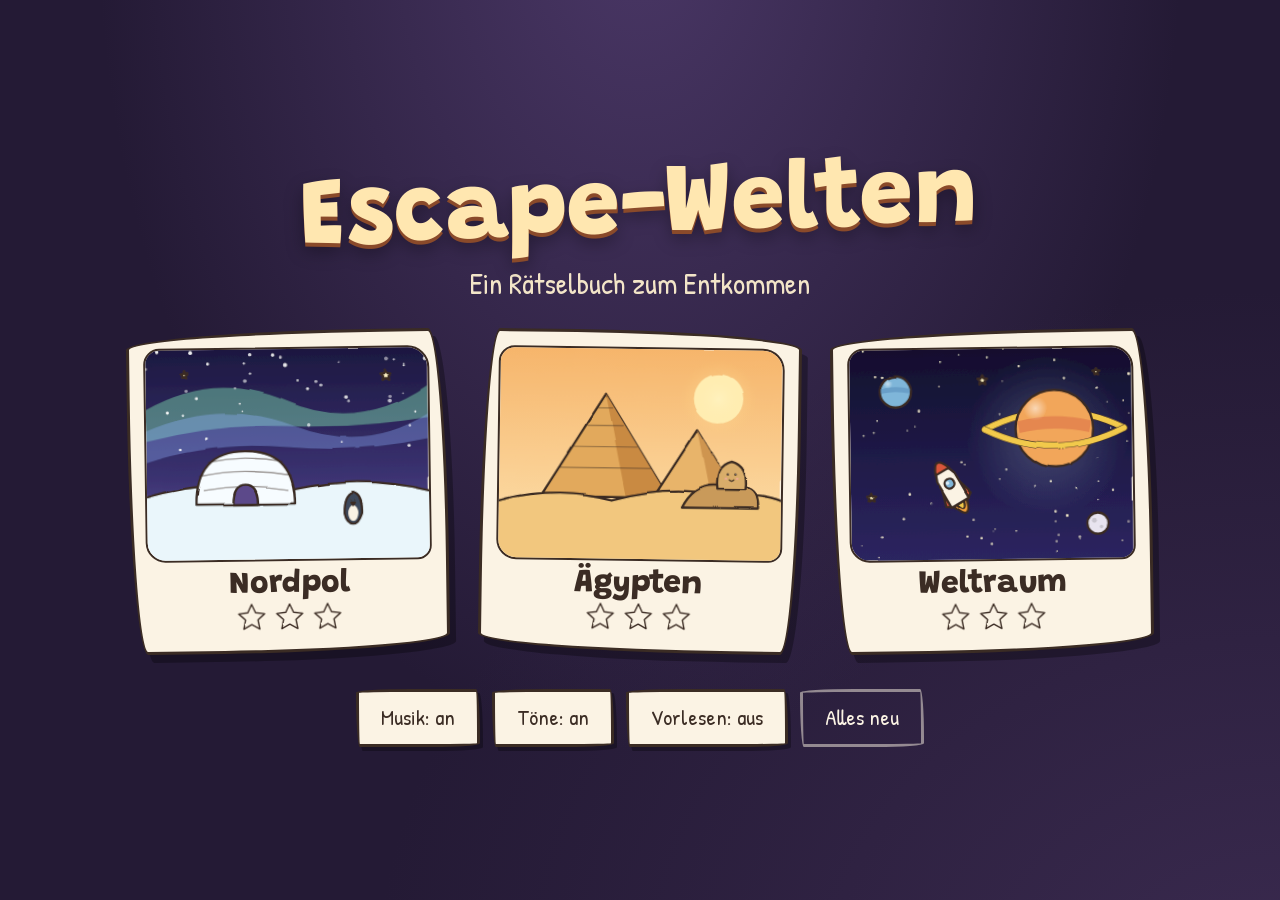
==== commit b0518e5e: "Musik pro Welt und lebendige Szenen - Hintergrundmusik live per WebAudio erzeugt: Spieluhr (Nordpol)" ====
--- a/index.html
+++ b/index.html
@@ -74,6 +74,7 @@
       <p class="cover-sub">Ein Rätselbuch zum Entkommen</p>
       <div id="world-list" class="world-list"></div>
       <div class="cover-foot">
+        <button id="btn-music" class="chip" type="button"></button>
         <button id="btn-sound" class="chip" type="button"></button>
         <button id="btn-voice" class="chip" type="button"></button>
         <button id="btn-reset" class="chip ghost" type="button">Alles neu</button>
@@ -104,6 +105,7 @@
         <div id="scene" class="scene">
           <div id="scene-bg" class="scene-bg"></div>
           <div id="objects" class="objects"></div>
+          <div id="fx" class="fx" aria-hidden="true"></div>
           <div id="darkness" class="darkness"></div>
           <div class="paper-grain"></div>
           <div id="page-label" class="page-label"></div>
@@ -159,6 +161,7 @@
   <script src="worlds/nordpol.js"></script>
   <script src="worlds/aegypten.js"></script>
   <script src="worlds/weltraum.js"></script>
+  <script src="engine/music.js"></script>
   <script src="engine/game.js"></script>
 </body>
 </html>
--- a/style.css
+++ b/style.css
@@ -285,6 +285,67 @@
 .darkness.fade { opacity: 0; pointer-events: none; }
 .darkness.instant { transition: none; }
 
+/* ---------- Leben: Atmen & Blinzeln ---------- */
+.obj.alive > svg.art { transform-origin: 50% 100%; animation: breathe 3.8s ease-in-out infinite; animation-delay: var(--breathe-delay, 0s); }
+.obj .eye { transform-box: fill-box; transform-origin: center; }
+.obj.blink .eye { animation: blink .26s ease-in-out; }
+@keyframes breathe { 0%, 100% { transform: scale(1, 1); } 50% { transform: scale(1.012, 1.03); } }
+@keyframes blink { 0%, 100% { transform: scaleY(1); } 45%, 60% { transform: scaleY(.1); } }
+
+/* ---------- Stimmungs-Effekte ---------- */
+.fx { position: absolute; inset: 0; z-index: 4; pointer-events: none; overflow: hidden; }
+.fx i {
+  position: absolute;
+  width: calc(var(--s) * var(--u)); height: calc(var(--s) * var(--u));
+  border-radius: 50%;
+  animation: var(--anim) var(--dur) linear infinite;
+  animation-delay: var(--delay);
+}
+.fx-snow i { --anim: fx-snow; background: #fff; box-shadow: 0 0 calc(.4 * var(--u)) rgba(255,255,255,.8); opacity: .9; }
+.fx-dust i, .fx-warm i { --anim: fx-float; background: #fff1c4; box-shadow: 0 0 calc(.8 * var(--u)) #ffd77a; opacity: 0; animation-timing-function: ease-in-out; }
+.fx-warm i { background: #fff; }
+.fx-heat i { --anim: fx-drift; background: #f7d8a0; opacity: 0; width: calc(var(--s) * 1.6 * var(--u)); border-radius: 40%; }
+.fx-stars i, .fx-glitter i {
+  --anim: fx-twinkle;
+  border-radius: 0;
+  background: #fff8d6;
+  clip-path: polygon(50% 0, 62% 38%, 100% 50%, 62% 62%, 50% 100%, 38% 62%, 0 50%, 38% 38%);
+  filter: drop-shadow(0 0 calc(.6 * var(--u)) #ffe9a6);
+  animation-timing-function: ease-in-out;
+}
+.fx-glitter i { background: #e6fbff; filter: drop-shadow(0 0 calc(.6 * var(--u)) #bfefff); }
+.fx-bubbles i {
+  --anim: fx-bubble;
+  background: radial-gradient(circle at 35% 30%, rgba(255,255,255,.9) 0 18%, transparent 22%), var(--c);
+  opacity: 0;
+  border: 1.5px solid rgba(59,44,36,.35);
+  animation-timing-function: ease-in-out;
+}
+@keyframes fx-snow {
+  0% { transform: translate(0, 0); }
+  50% { transform: translate(calc(var(--dx) * var(--u)), calc(55 * var(--u))); }
+  100% { transform: translate(calc(var(--dx) * -.5 * var(--u)), calc(80 * var(--u))); }
+}
+@keyframes fx-float {
+  0%, 100% { transform: translate(0, 0); opacity: 0; }
+  30%, 70% { opacity: .8; }
+  50% { transform: translate(calc(var(--dx) * var(--u)), calc(-6 * var(--u))); }
+}
+@keyframes fx-drift {
+  0% { transform: translate(0, 0); opacity: 0; }
+  20%, 80% { opacity: .7; }
+  100% { transform: translate(calc(14 * var(--u)), calc(var(--dx) * .3 * var(--u))); opacity: 0; }
+}
+@keyframes fx-twinkle {
+  0%, 100% { transform: scale(.2) rotate(0); opacity: 0; }
+  50% { transform: scale(1) rotate(45deg); opacity: 1; }
+}
+@keyframes fx-bubble {
+  0% { transform: translate(0, calc(10 * var(--u))) scale(.6); opacity: 0; }
+  20%, 80% { opacity: .75; }
+  100% { transform: translate(calc(var(--dx) * var(--u)), calc(-30 * var(--u))) scale(1); opacity: 0; }
+}
+
 /* Papierstruktur über allem – macht Farben "aquarellig" */
 .paper-grain {
   position: absolute; inset: 0;
